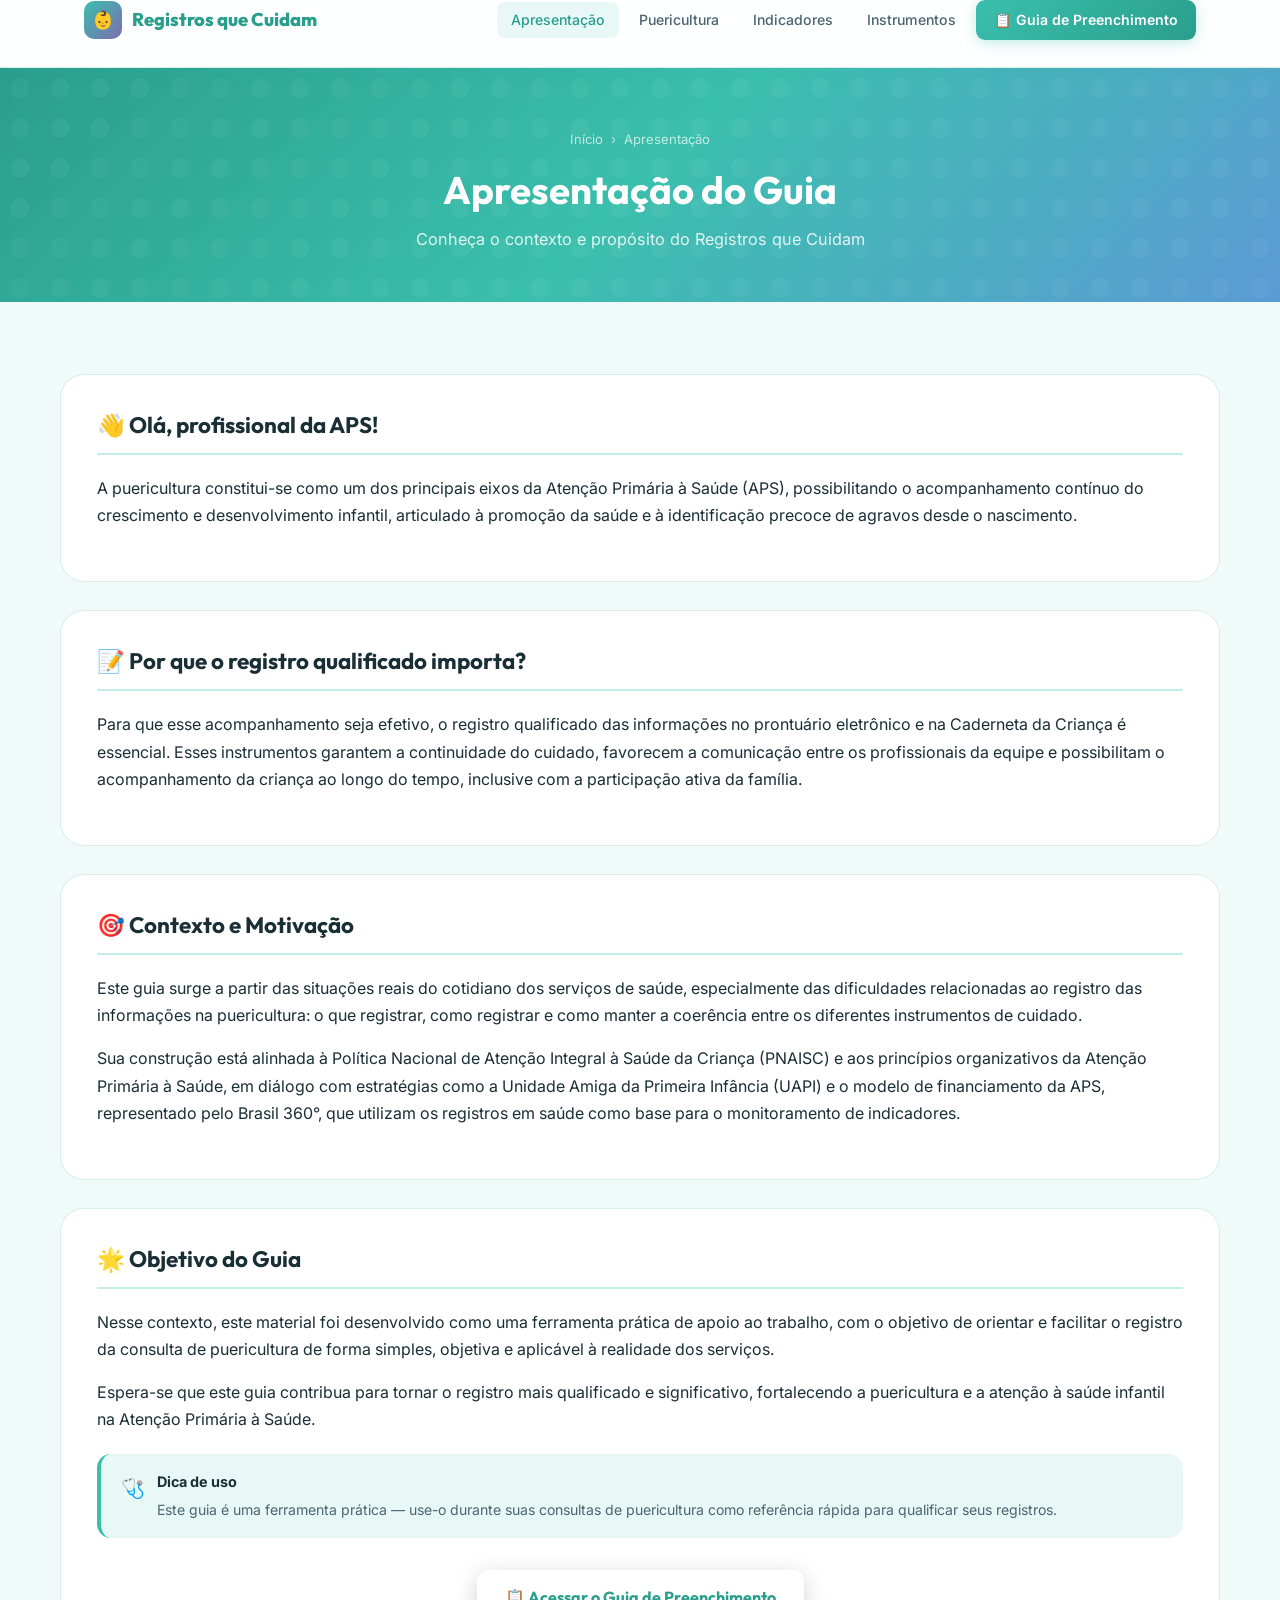
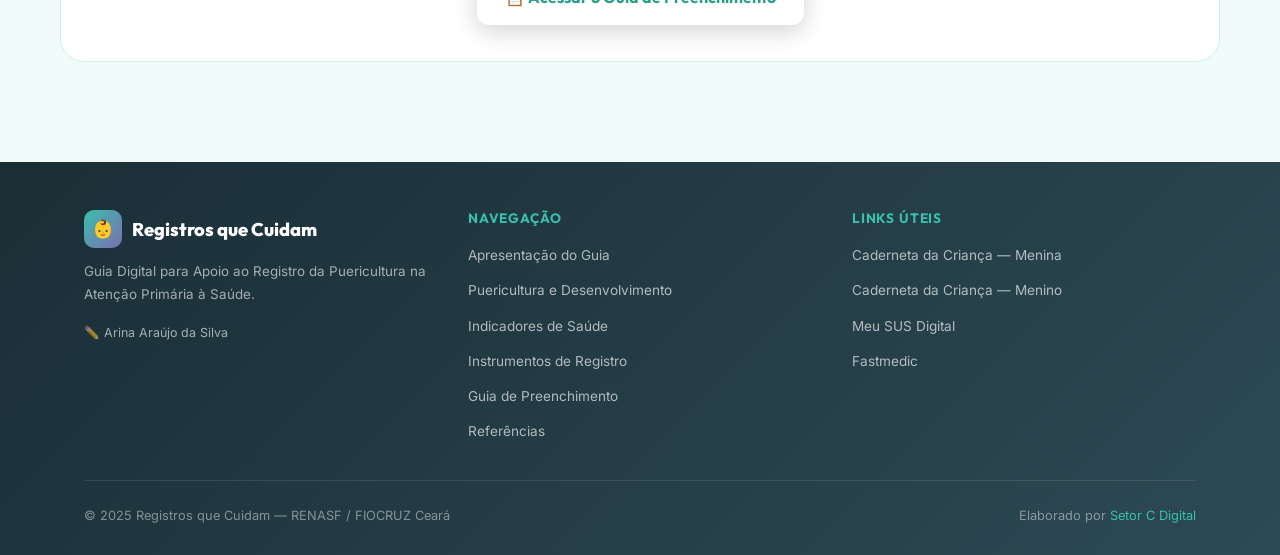
==== apresentacao.html @ 97585f24 "feat: initial commit — Registros que Cuidam v1.0 - Landing page com hero, cards de navegacao e foote" ====
<!DOCTYPE html>
<html lang="pt-BR">
<head>
  <meta charset="UTF-8" />
  <meta name="viewport" content="width=device-width, initial-scale=1.0" />
  <title>Apresentação do Guia — Registros que Cuidam</title>
  <meta name="description" content="Conheça o contexto, objetivo e propósito do Guia Digital Registros que Cuidam — uma ferramenta de apoio ao registro da puericultura na Atenção Primária à Saúde." />
  <link rel="stylesheet" href="assets/css/style.css" />
  <link rel="icon" type="image/svg+xml" href="data:image/svg+xml,<svg xmlns='http://www.w3.org/2000/svg' viewBox='0 0 100 100'><text y='.9em' font-size='90'>👶</text></svg>" />
</head>
<body>

  <!-- Progress Bar -->
  <div id="progress-bar" style="position:fixed;top:var(--nav-h);left:0;height:3px;background:linear-gradient(90deg,var(--verde),var(--roxo));z-index:999;width:0%;transition:width 0.1s;"></div>

  <!-- ── Navbar ─────────────────────────────── -->
  <nav class="navbar">
    <div class="container">
      <div class="nav-inner">
        <a href="index.html" class="nav-logo">
          <div class="logo-icon">👶</div>
          Registros que Cuidam
        </a>
        <div class="nav-links">
          <a href="apresentacao.html" class="active">Apresentação</a>
          <a href="puericultura.html">Puericultura</a>
          <a href="indicadores.html">Indicadores</a>
          <a href="instrumentos.html">Instrumentos</a>
          <a href="prontuario.html" class="btn-nav">📋 Guia de Preenchimento</a>
        </div>
        <button class="hamburger" aria-label="Menu">
          <span></span><span></span><span></span>
        </button>
      </div>
    </div>
  </nav>

  <!-- ── Mobile Menu ────────────────────────── -->
  <div class="mobile-menu">
    <a href="apresentacao.html">📖 Apresentação do Guia</a>
    <a href="puericultura.html">🌱 Puericultura e Desenvolvimento</a>
    <a href="indicadores.html">📊 Indicadores</a>
    <a href="instrumentos.html">🗂️ Instrumentos de Registro</a>
    <a href="prontuario.html">📋 Guia de Preenchimento</a>
    <a href="referencias.html">📚 Referências</a>
  </div>

  <!-- ── Page Hero ───────────────────────────── -->
  <div class="page-hero">
    <div class="page-hero-inner">
      <div class="breadcrumb">
        <a href="index.html">Início</a> <span>›</span> <span>Apresentação</span>
      </div>
      <h1>Apresentação do Guia</h1>
      <p>Conheça o contexto e propósito do Registros que Cuidam</p>
    </div>
  </div>

  <!-- ── Main Content ────────────────────────── -->
  <div class="container section">

    <!-- Olá, profissional -->
    <div class="content-section fade-up" id="ola">
      <h2>👋 Olá, profissional da APS!</h2>
      <p>A puericultura constitui-se como um dos principais eixos da Atenção Primária à Saúde (APS), possibilitando o acompanhamento contínuo do crescimento e desenvolvimento infantil, articulado à promoção da saúde e à identificação precoce de agravos desde o nascimento.</p>
    </div>

    <!-- Por que o registro importa -->
    <div class="content-section fade-up" id="registro">
      <h2>📝 Por que o registro qualificado importa?</h2>
      <p>Para que esse acompanhamento seja efetivo, o registro qualificado das informações no prontuário eletrônico e na Caderneta da Criança é essencial. Esses instrumentos garantem a continuidade do cuidado, favorecem a comunicação entre os profissionais da equipe e possibilitam o acompanhamento da criança ao longo do tempo, inclusive com a participação ativa da família.</p>
    </div>

    <!-- Contexto e Motivação -->
    <div class="content-section fade-up" id="contexto">
      <h2>🎯 Contexto e Motivação</h2>
      <p>Este guia surge a partir das situações reais do cotidiano dos serviços de saúde, especialmente das dificuldades relacionadas ao registro das informações na puericultura: o que registrar, como registrar e como manter a coerência entre os diferentes instrumentos de cuidado.</p>
      <p>Sua construção está alinhada à Política Nacional de Atenção Integral à Saúde da Criança (PNAISC) e aos princípios organizativos da Atenção Primária à Saúde, em diálogo com estratégias como a Unidade Amiga da Primeira Infância (UAPI) e o modelo de financiamento da APS, representado pelo Brasil 360°, que utilizam os registros em saúde como base para o monitoramento de indicadores.</p>
    </div>

    <!-- Objetivo do Guia -->
    <div class="content-section fade-up" id="objetivo">
      <h2>🌟 Objetivo do Guia</h2>
      <p>Nesse contexto, este material foi desenvolvido como uma ferramenta prática de apoio ao trabalho, com o objetivo de orientar e facilitar o registro da consulta de puericultura de forma simples, objetiva e aplicável à realidade dos serviços.</p>
      <p>Espera-se que este guia contribua para tornar o registro mais qualificado e significativo, fortalecendo a puericultura e a atenção à saúde infantil na Atenção Primária à Saúde.</p>

      <div class="alert alert-tip">
        <span class="alert-icon">🩺</span>
        <div>
          <strong>Dica de uso</strong>
          <p>Este guia é uma ferramenta prática — use-o durante suas consultas de puericultura como referência rápida para qualificar seus registros.</p>
        </div>
      </div>

      <div style="text-align: center; margin-top: 32px;">
        <a href="prontuario.html" class="btn-primary" style="display: inline-flex; text-decoration: none;">
          📋 Acessar o Guia de Preenchimento
        </a>
      </div>
    </div>

  </div>

  <!-- ── Footer ─────────────────────────────── -->
  <footer>
    <div class="container">
      <div class="footer-inner">
        <div class="footer-brand">
          <a href="index.html" class="nav-logo" style="text-decoration:none; margin-bottom:12px; display:inline-flex;">
            <div class="logo-icon">👶</div>
            Registros que Cuidam
          </a>
          <p>Guia Digital para Apoio ao Registro da Puericultura na Atenção Primária à Saúde.</p>
          <p style="margin-top:8px; font-size:0.78rem;">✏️ Arina Araújo da Silva</p>
        </div>
        <div class="footer-col">
          <h4>Navegação</h4>
          <ul>
            <li><a href="apresentacao.html">Apresentação do Guia</a></li>
            <li><a href="puericultura.html">Puericultura e Desenvolvimento</a></li>
            <li><a href="indicadores.html">Indicadores de Saúde</a></li>
            <li><a href="instrumentos.html">Instrumentos de Registro</a></li>
            <li><a href="prontuario.html">Guia de Preenchimento</a></li>
            <li><a href="referencias.html">Referências</a></li>
          </ul>
        </div>
        <div class="footer-col">
          <h4>Links Úteis</h4>
          <ul>
            <li><a href="https://wp.ufpel.edu.br/ipab/files/2025/06/caderneta_crianca_menina_passaporte_cidadania_7ed.pdf" target="_blank" rel="noopener">Caderneta da Criança — Menina</a></li>
            <li><a href="https://wp.ufpel.edu.br/ipab/files/2025/06/caderneta_crianca_menino_passaporte_cidadania_7ed.pdf" target="_blank" rel="noopener">Caderneta da Criança — Menino</a></li>
            <li><a href="https://meususdigital.saude.gov.br/" target="_blank" rel="noopener">Meu SUS Digital</a></li>
            <li><a href="https://saude.fastmedic.com.br/fortaleza/" target="_blank" rel="noopener">Fastmedic</a></li>
          </ul>
        </div>
      </div>
      <div class="footer-bottom">
        <span>© 2025 Registros que Cuidam — RENASF / FIOCRUZ Ceará</span>
        <span>Elaborado por <a href="#" style="color: var(--verde);">Setor C Digital</a></span>
      </div>
    </div>
  </footer>

  <!-- ── Lightbox ───────────────────────────── -->
  <div class="lightbox" id="lightbox">
    <div class="lightbox-inner">
      <button class="lightbox-close" id="lightbox-close">✕</button>
      <img id="lightbox-img" src="" alt="" />
      <p class="lightbox-caption" id="lightbox-caption"></p>
    </div>
  </div>

  <!-- ── Scroll Top ─────────────────────────── -->
  <button class="scroll-top" aria-label="Voltar ao topo">↑</button>

  <script src="assets/js/main.js"></script>
</body>
</html>
---- assets/css/style.css ----
/* =============================================
   REGISTROS QUE CUIDAM — Design System
   Paleta: Caderneta da Criança (teal + roxo)
   ============================================= */

@import url('https://fonts.googleapis.com/css2?family=Outfit:wght@300;400;500;600;700;800&family=Inter:wght@300;400;500;600&display=swap');

/* ── Tokens ─────────────────────────────────── */
:root {
  --verde:        #3BBFAD;
  --verde-dark:   #2A9E8D;
  --verde-light:  #E8F8F6;
  --verde-mid:    #C2EDE8;
  --roxo:         #7B6DB0;
  --roxo-light:   #EDE9F8;
  --roxo-dark:    #5D5190;
  --azul:         #5B9BD5;
  --azul-light:   #E8F2FB;
  --amarelo:      #F6C244;
  --amarelo-light:#FEF8E8;
  --vermelho:     #E05555;
  --branco:       #FFFFFF;
  --fundo:        #F0FAF8;
  --fundo-2:      #F7FAFC;
  --card-bg:      #FFFFFF;
  --borda:        #D6EDE9;
  --texto:        #1A2E36;
  --texto-suave:  #4A6572;
  --texto-fraco:  #7A9BA6;
  --sombra:       0 4px 24px rgba(59,191,173,0.10);
  --sombra-hover: 0 8px 36px rgba(59,191,173,0.22);
  --sombra-card:  0 2px 12px rgba(26,46,54,0.08);
  --radius:       14px;
  --radius-sm:    8px;
  --radius-lg:    24px;
  --transition:   0.28s cubic-bezier(.4,0,.2,1);
  --font-title:   'Outfit', sans-serif;
  --font-body:    'Inter', sans-serif;
  --nav-h:        68px;
}

/* ── Reset ───────────────────────────────────── */
*, *::before, *::after { box-sizing: border-box; margin: 0; padding: 0; }
html { scroll-behavior: smooth; font-size: 16px; }
body {
  font-family: var(--font-body);
  background: var(--fundo);
  color: var(--texto);
  line-height: 1.7;
  min-height: 100vh;
}
img { max-width: 100%; display: block; }
a { color: var(--verde-dark); text-decoration: none; transition: color var(--transition); }
a:hover { color: var(--roxo); }
ul { list-style: none; }

/* ── Typography ─────────────────────────────── */
h1,h2,h3,h4,h5 { font-family: var(--font-title); font-weight: 700; line-height: 1.25; color: var(--texto); }
h1 { font-size: clamp(2rem, 5vw, 3.2rem); }
h2 { font-size: clamp(1.4rem, 3vw, 2rem); }
h3 { font-size: clamp(1.1rem, 2vw, 1.4rem); }
h4 { font-size: 1.1rem; }
p  { margin-bottom: 1rem; }

/* ── Layout ─────────────────────────────────── */
.container { max-width: 1160px; margin: 0 auto; padding: 0 24px; }
.section { padding: 72px 0; }
.section-sm { padding: 48px 0; }
.section-title {
  text-align: center;
  margin-bottom: 48px;
}
.section-title h2 { margin-bottom: 12px; }
.section-title p  { color: var(--texto-suave); max-width: 560px; margin: 0 auto; }

/* ── NAV ─────────────────────────────────────── */
.navbar {
  position: fixed; top: 0; left: 0; right: 0; z-index: 1000;
  height: var(--nav-h);
  background: rgba(255,255,255,0.92);
  backdrop-filter: blur(14px);
  -webkit-backdrop-filter: blur(14px);
  border-bottom: 1.5px solid var(--borda);
  box-shadow: 0 2px 20px rgba(59,191,173,0.08);
  transition: all var(--transition);
}
.navbar.scrolled {
  background: rgba(255,255,255,0.98);
  box-shadow: 0 4px 30px rgba(59,191,173,0.14);
}
.nav-inner {
  display: flex; align-items: center; justify-content: space-between;
  height: 100%;
}
.nav-logo {
  display: flex; align-items: center; gap: 10px;
  font-family: var(--font-title); font-weight: 800; font-size: 1.15rem;
  color: var(--verde-dark);
  text-decoration: none;
}
.nav-logo .logo-icon {
  width: 38px; height: 38px;
  background: linear-gradient(135deg, var(--verde), var(--roxo));
  border-radius: 10px;
  display: flex; align-items: center; justify-content: center;
  color: white; font-size: 1.1rem;
  flex-shrink: 0;
}
.nav-links {
  display: flex; align-items: center; gap: 6px;
}
.nav-links a {
  padding: 6px 14px;
  border-radius: 8px;
  font-size: 0.88rem;
  font-weight: 500;
  color: var(--texto-suave);
  transition: all var(--transition);
}
.nav-links a:hover, .nav-links a.active {
  background: var(--verde-light);
  color: var(--verde-dark);
}
.nav-links a.btn-nav {
  background: linear-gradient(135deg, var(--verde), var(--verde-dark));
  color: white;
  padding: 8px 18px;
  border-radius: 9px;
  font-weight: 600;
  box-shadow: 0 3px 14px rgba(59,191,173,0.3);
}
.nav-links a.btn-nav:hover {
  transform: translateY(-2px);
  box-shadow: 0 6px 20px rgba(59,191,173,0.4);
  color: white;
}
.hamburger {
  display: none;
  flex-direction: column; gap: 5px;
  cursor: pointer; padding: 8px; border: none; background: none;
}
.hamburger span {
  display: block; width: 24px; height: 2.5px;
  background: var(--texto); border-radius: 2px;
  transition: all var(--transition);
}
.hamburger.open span:nth-child(1) { transform: rotate(45deg) translate(5px,5px); }
.hamburger.open span:nth-child(2) { opacity: 0; }
.hamburger.open span:nth-child(3) { transform: rotate(-45deg) translate(5px,-5px); }

/* ── Mobile Nav ─────────────────────────────── */
.mobile-menu {
  display: none;
  position: fixed; top: var(--nav-h); left: 0; right: 0;
  background: white; z-index: 999;
  padding: 20px 24px;
  border-bottom: 1px solid var(--borda);
  box-shadow: 0 8px 32px rgba(0,0,0,0.08);
  flex-direction: column; gap: 4px;
}
.mobile-menu.open { display: flex; }
.mobile-menu a {
  padding: 12px 16px; border-radius: 10px;
  font-weight: 500; color: var(--texto-suave);
  font-size: 0.95rem;
}
.mobile-menu a:hover { background: var(--verde-light); color: var(--verde-dark); }

/* ── Page Wrapper ───────────────────────────── */
.page-content { padding-top: var(--nav-h); min-height: 100vh; }

/* ── HERO ────────────────────────────────────── */
.hero {
  background: linear-gradient(135deg, #1A8C7C 0%, #2AAFA0 40%, #5B8BD5 100%);
  position: relative; overflow: hidden;
  padding: 100px 0 80px;
  min-height: 92vh;
  display: flex; align-items: center;
}
.hero::before {
  content: '';
  position: absolute; inset: 0;
  background: url("data:image/svg+xml,%3Csvg width='60' height='60' viewBox='0 0 60 60' xmlns='http://www.w3.org/2000/svg'%3E%3Cg fill='none' fill-rule='evenodd'%3E%3Cg fill='%23ffffff' fill-opacity='0.04'%3E%3Ccircle cx='30' cy='30' r='20'/%3E%3C/g%3E%3C/g%3E%3C/svg%3E") repeat;
}
.hero-blob {
  position: absolute; border-radius: 50%;
  filter: blur(80px); opacity: 0.18;
  animation: blobFloat 8s ease-in-out infinite alternate;
}
.hero-blob-1 { width: 600px; height: 600px; background: #7B6DB0; top: -200px; right: -100px; }
.hero-blob-2 { width: 400px; height: 400px; background: #3BBFAD; bottom: -100px; left: -80px; animation-delay: 3s; }
@keyframes blobFloat { from { transform: translate(0,0) scale(1); } to { transform: translate(30px,20px) scale(1.05); } }

.hero-inner {
  position: relative; z-index: 2;
  display: grid; grid-template-columns: 1fr 1fr;
  gap: 60px; align-items: center;
}
.hero-text { color: white; }
.hero-badge {
  display: inline-flex; align-items: center; gap: 8px;
  background: rgba(255,255,255,0.15);
  backdrop-filter: blur(8px);
  border: 1px solid rgba(255,255,255,0.3);
  padding: 6px 16px; border-radius: 50px;
  font-size: 0.82rem; font-weight: 600;
  color: rgba(255,255,255,0.95);
  margin-bottom: 24px;
  animation: fadeSlideUp 0.6s ease both;
}
.hero-text h1 {
  color: white;
  font-size: clamp(2.2rem, 5vw, 3.6rem);
  font-weight: 800;
  line-height: 1.15;
  margin-bottom: 8px;
  animation: fadeSlideUp 0.7s 0.1s ease both;
}
.hero-text h1 span { color: var(--amarelo); }
.hero-subtitle {
  font-size: 1.05rem;
  color: rgba(255,255,255,0.85);
  margin-bottom: 32px;
  line-height: 1.7;
  animation: fadeSlideUp 0.7s 0.2s ease both;
}
.hero-ctas {
  display: flex; gap: 14px; flex-wrap: wrap;
  animation: fadeSlideUp 0.7s 0.3s ease both;
}
.btn-primary {
  display: inline-flex; align-items: center; gap: 8px;
  background: white; color: var(--verde-dark);
  padding: 14px 28px; border-radius: 12px;
  font-weight: 700; font-size: 1rem;
  font-family: var(--font-title);
  box-shadow: 0 6px 24px rgba(0,0,0,0.18);
  transition: all var(--transition);
  cursor: pointer;
}
.btn-primary:hover {
  transform: translateY(-3px);
  box-shadow: 0 10px 32px rgba(0,0,0,0.25);
  color: var(--verde-dark);
}
.btn-secondary {
  display: inline-flex; align-items: center; gap: 8px;
  background: rgba(255,255,255,0.15);
  border: 2px solid rgba(255,255,255,0.5);
  color: white; padding: 14px 26px; border-radius: 12px;
  font-weight: 600; font-size: 1rem;
  transition: all var(--transition);
}
.btn-secondary:hover {
  background: rgba(255,255,255,0.25);
  border-color: white;
  color: white;
  transform: translateY(-2px);
}
.hero-author {
  margin-top: 32px;
  font-size: 0.82rem; color: rgba(255,255,255,0.65);
  animation: fadeSlideUp 0.7s 0.4s ease both;
}
.hero-image {
  position: relative;
  animation: fadeSlideUp 0.8s 0.2s ease both;
}
.hero-card {
  background: rgba(255,255,255,0.12);
  backdrop-filter: blur(12px);
  border: 1px solid rgba(255,255,255,0.2);
  border-radius: 20px;
  padding: 28px;
  color: white;
}
.hero-card-title {
  font-family: var(--font-title);
  font-weight: 700; font-size: 1rem; margin-bottom: 16px;
  opacity: 0.9;
}
.hero-stats {
  display: grid; grid-template-columns: 1fr 1fr; gap: 14px;
}
.hero-stat {
  background: rgba(255,255,255,0.1);
  border-radius: 12px; padding: 16px;
  text-align: center;
}
.hero-stat-num { font-family: var(--font-title); font-size: 1.8rem; font-weight: 800; color: var(--amarelo); }
.hero-stat-label { font-size: 0.78rem; opacity: 0.8; margin-top: 4px; }

@keyframes fadeSlideUp { from { opacity:0; transform:translateY(24px); } to { opacity:1; transform:translateY(0); } }

/* ── NAV CARDS (index) ──────────────────────── */
.nav-cards { padding: 72px 0; }
.cards-grid {
  display: grid;
  grid-template-columns: repeat(auto-fit, minmax(260px, 1fr));
  gap: 24px;
}
.nav-card {
  background: var(--card-bg);
  border-radius: var(--radius-lg);
  padding: 32px 28px;
  border: 1.5px solid var(--borda);
  box-shadow: var(--sombra-card);
  transition: all var(--transition);
  cursor: pointer;
  text-decoration: none;
  display: block;
  position: relative; overflow: hidden;
}
.nav-card::before {
  content: '';
  position: absolute; top: 0; left: 0; right: 0; height: 4px;
  background: var(--card-accent, linear-gradient(90deg, var(--verde), var(--azul)));
  border-radius: var(--radius-lg) var(--radius-lg) 0 0;
}
.nav-card:hover {
  transform: translateY(-6px);
  box-shadow: var(--sombra-hover);
  border-color: var(--verde);
}
.card-icon {
  width: 56px; height: 56px;
  border-radius: 14px;
  display: flex; align-items: center; justify-content: center;
  font-size: 1.6rem; margin-bottom: 20px;
  background: var(--card-icon-bg, var(--verde-light));
}
.nav-card h3 { font-size: 1.1rem; margin-bottom: 8px; color: var(--texto); }
.nav-card p  { font-size: 0.88rem; color: var(--texto-suave); margin: 0; line-height: 1.6; }
.card-arrow {
  position: absolute; bottom: 24px; right: 24px;
  width: 32px; height: 32px;
  background: var(--fundo);
  border-radius: 50%;
  display: flex; align-items: center; justify-content: center;
  color: var(--verde-dark); font-size: 0.9rem;
  transition: all var(--transition);
}
.nav-card:hover .card-arrow { background: var(--verde); color: white; transform: rotate(45deg); }

/* ── Inner Page Layout ──────────────────────── */
.inner-page { display: grid; grid-template-columns: 280px 1fr; gap: 40px; padding-top: calc(var(--nav-h) + 40px); padding-bottom: 80px; }
.sidebar {
  position: sticky; top: calc(var(--nav-h) + 20px);
  align-self: start;
  background: var(--card-bg); border-radius: var(--radius-lg);
  border: 1.5px solid var(--borda);
  padding: 24px;
  max-height: calc(100vh - var(--nav-h) - 40px);
  overflow-y: auto;
}
.sidebar-title {
  font-family: var(--font-title); font-weight: 700; font-size: 0.85rem;
  color: var(--verde-dark); text-transform: uppercase; letter-spacing: 0.08em;
  margin-bottom: 14px; padding-bottom: 10px;
  border-bottom: 2px solid var(--verde-mid);
}
.sidebar-nav { display: flex; flex-direction: column; gap: 2px; }
.sidebar-nav a {
  padding: 9px 12px; border-radius: 8px;
  font-size: 0.85rem; color: var(--texto-suave); font-weight: 500;
  transition: all var(--transition);
  display: flex; align-items: center; gap: 8px;
}
.sidebar-nav a:hover { background: var(--verde-light); color: var(--verde-dark); }
.sidebar-nav a.active { background: var(--verde); color: white; }
.sidebar-nav a .num {
  min-width: 22px; height: 22px; border-radius: 6px;
  background: rgba(59,191,173,0.12); color: var(--verde-dark);
  display: flex; align-items: center; justify-content: center;
  font-size: 0.72rem; font-weight: 700;
  flex-shrink: 0;
}
.sidebar-nav a.active .num { background: rgba(255,255,255,0.25); color: white; }

/* ── Content Area ───────────────────────────── */
.content-area { min-width: 0; }

/* ── Page Hero Banner ───────────────────────── */
.page-hero {
  background: linear-gradient(135deg, var(--verde-dark) 0%, var(--verde) 50%, var(--azul) 100%);
  color: white; text-align: center; padding: 60px 24px 48px;
  margin-top: var(--nav-h);
  position: relative; overflow: hidden;
}
.page-hero::before {
  content: '';
  position: absolute; inset: 0;
  background: url("data:image/svg+xml,%3Csvg width='40' height='40' viewBox='0 0 40 40' xmlns='http://www.w3.org/2000/svg'%3E%3Cg fill='none'%3E%3Ccircle cx='20' cy='20' r='10' fill='%23ffffff' fill-opacity='0.04'/%3E%3C/g%3E%3C/svg%3E") repeat;
}
.page-hero-inner { position: relative; z-index: 1; max-width: 700px; margin: 0 auto; }
.page-hero .breadcrumb {
  display: flex; align-items: center; justify-content: center;
  gap: 8px; font-size: 0.82rem; margin-bottom: 16px;
  color: rgba(255,255,255,0.7);
}
.page-hero .breadcrumb a { color: rgba(255,255,255,0.7); }
.page-hero .breadcrumb a:hover { color: white; }
.page-hero h1 { color: white; font-size: clamp(1.6rem, 4vw, 2.4rem); margin-bottom: 12px; }
.page-hero p  { color: rgba(255,255,255,0.85); font-size: 1.02rem; margin: 0; }

/* ── Content Sections ───────────────────────── */
.content-section {
  background: var(--card-bg);
  border-radius: var(--radius-lg);
  padding: 36px;
  border: 1.5px solid var(--borda);
  margin-bottom: 28px;
  scroll-margin-top: calc(var(--nav-h) + 24px);
}
.content-section h2 {
  font-size: 1.4rem; margin-bottom: 20px;
  padding-bottom: 14px;
  border-bottom: 2px solid var(--verde-mid);
  display: flex; align-items: center; gap: 10px;
}
.content-section h2 .section-num {
  background: var(--verde); color: white;
  width: 32px; height: 32px; border-radius: 8px;
  display: flex; align-items: center; justify-content: center;
  font-size: 0.85rem; font-weight: 700; flex-shrink: 0;
}
.content-section h3 { font-size: 1.1rem; margin: 20px 0 10px; color: var(--verde-dark); }

/* ── Steps ──────────────────────────────────── */
.steps { display: flex; flex-direction: column; gap: 16px; margin: 20px 0; }
.step {
  display: flex; gap: 16px; align-items: flex-start;
  background: var(--fundo); border-radius: var(--radius);
  padding: 16px 20px; border: 1px solid var(--borda);
  transition: all var(--transition);
}
.step:hover { border-color: var(--verde); background: var(--verde-light); }
.step-num {
  min-width: 36px; height: 36px;
  background: linear-gradient(135deg, var(--verde), var(--verde-dark));
  color: white; border-radius: 10px;
  display: flex; align-items: center; justify-content: center;
  font-weight: 700; font-size: 0.9rem;
  flex-shrink: 0;
}
.step-body h4 { font-size: 0.95rem; margin-bottom: 4px; }
.step-body p  { font-size: 0.88rem; color: var(--texto-suave); margin: 0; }

/* ── Alert Boxes ────────────────────────────── */
.alert {
  padding: 16px 20px; border-radius: var(--radius);
  margin: 20px 0; display: flex; gap: 12px;
  align-items: flex-start; border-left: 4px solid;
}
.alert-info  { background: var(--azul-light);  border-color: var(--azul);  }
.alert-tip   { background: var(--verde-light); border-color: var(--verde); }
.alert-warn  { background: var(--amarelo-light); border-color: var(--amarelo); }
.alert-caderneta { background: linear-gradient(135deg, #EDE9F8, #E8F2FB); border-color: var(--roxo); }
.alert-icon { font-size: 1.2rem; flex-shrink: 0; margin-top: 2px; }
.alert strong { display: block; margin-bottom: 4px; font-size: 0.9rem; }
.alert p, .alert ul { font-size: 0.88rem; color: var(--texto-suave); margin: 0; }
.alert ul { padding-left: 16px; list-style: disc; }
.alert ul li { margin-bottom: 4px; }

/* ── Screenshot Gallery ─────────────────────── */
.screenshots { display: flex; flex-direction: column; gap: 16px; margin: 20px 0; }
.screenshots-row { display: grid; gap: 16px; }
.screenshots-row.cols-2 { grid-template-columns: 1fr 1fr; }
.screenshots-row.cols-3 { grid-template-columns: 1fr 1fr 1fr; }
.screenshot-item {
  border-radius: var(--radius);
  overflow: hidden;
  border: 1.5px solid var(--borda);
  box-shadow: var(--sombra-card);
  cursor: pointer;
  transition: all var(--transition);
  background: var(--fundo-2);
}
.screenshot-item:hover { transform: translateY(-3px); box-shadow: var(--sombra-hover); border-color: var(--verde); }
.screenshot-item img { width: 100%; height: auto; display: block; }
.screenshot-caption {
  padding: 10px 14px;
  font-size: 0.78rem; color: var(--texto-suave); font-weight: 500;
  background: var(--fundo-2); text-align: center;
  border-top: 1px solid var(--borda);
}

/* ── Lightbox ───────────────────────────────── */
.lightbox {
  display: none; position: fixed; inset: 0; z-index: 9999;
  background: rgba(10,20,26,0.92);
  align-items: center; justify-content: center;
  padding: 24px;
  animation: fadeIn 0.2s ease;
}
.lightbox.open { display: flex; }
.lightbox-inner { position: relative; max-width: 90vw; max-height: 90vh; }
.lightbox-inner img { max-width: 90vw; max-height: 85vh; object-fit: contain; border-radius: 10px; }
.lightbox-close {
  position: absolute; top: -44px; right: 0;
  background: rgba(255,255,255,0.15); border: none; color: white;
  width: 36px; height: 36px; border-radius: 50%;
  font-size: 1.2rem; cursor: pointer;
  display: flex; align-items: center; justify-content: center;
  transition: all var(--transition);
}
.lightbox-close:hover { background: rgba(255,255,255,0.3); }
.lightbox-caption {
  text-align: center; color: rgba(255,255,255,0.75);
  font-size: 0.85rem; margin-top: 12px;
}
@keyframes fadeIn { from { opacity: 0; } to { opacity: 1; } }

/* ── Accordion ──────────────────────────────── */
.accordion { display: flex; flex-direction: column; gap: 10px; margin: 20px 0; }
.acc-item {
  background: var(--card-bg); border-radius: var(--radius);
  border: 1.5px solid var(--borda); overflow: hidden;
  transition: border-color var(--transition);
}
.acc-item.open { border-color: var(--verde); }
.acc-header {
  display: flex; align-items: center; justify-content: space-between;
  padding: 18px 22px; cursor: pointer;
  transition: background var(--transition);
  gap: 12px;
}
.acc-header:hover { background: var(--verde-light); }
.acc-item.open .acc-header { background: var(--verde-light); }
.acc-header-left { display: flex; align-items: center; gap: 12px; }
.acc-num {
  background: var(--verde); color: white;
  min-width: 30px; height: 30px; border-radius: 8px;
  display: flex; align-items: center; justify-content: center;
  font-size: 0.78rem; font-weight: 700; flex-shrink: 0;
}
.acc-title { font-family: var(--font-title); font-weight: 600; font-size: 0.95rem; }
.acc-chevron {
  color: var(--verde-dark); font-size: 0.85rem;
  transition: transform var(--transition);
  flex-shrink: 0;
}
.acc-item.open .acc-chevron { transform: rotate(180deg); }
.acc-body { display: none; padding: 0 22px 22px; }
.acc-item.open .acc-body { display: block; }

/* ── BPA Badge ──────────────────────────────── */
.bpa-cards { display: grid; grid-template-columns: 1fr 1fr; gap: 16px; margin: 16px 0; }
.bpa-card {
  background: linear-gradient(135deg, var(--verde-light), var(--azul-light));
  border-radius: var(--radius); padding: 18px 20px;
  border: 1.5px solid var(--verde-mid);
}
.bpa-card h4 { font-size: 0.85rem; color: var(--verde-dark); margin-bottom: 8px; }
.bpa-code {
  background: var(--verde-dark); color: white;
  display: inline-block; padding: 4px 12px; border-radius: 6px;
  font-family: 'Courier New', monospace; font-size: 0.88rem; font-weight: 700;
  margin-bottom: 8px;
}
.bpa-card p { font-size: 0.82rem; color: var(--texto-suave); margin: 0; }

/* ── CID / CIAP Badges ──────────────────────── */
.code-badge {
  display: inline-flex; align-items: center; gap: 8px;
  background: var(--roxo-light); border-radius: 8px;
  padding: 8px 16px; margin: 8px 0;
  font-size: 0.88rem; border: 1px solid rgba(123,109,176,0.2);
}
.code-badge strong { color: var(--roxo-dark); font-family: 'Courier New', monospace; }

/* ── Info Grid ──────────────────────────────── */
.info-grid { display: grid; grid-template-columns: 1fr 1fr; gap: 20px; margin: 20px 0; }
.info-card {
  background: var(--fundo); border-radius: var(--radius);
  padding: 20px; border: 1px solid var(--borda);
}
.info-card h4 { font-size: 0.9rem; color: var(--verde-dark); margin-bottom: 10px; display: flex; align-items: center; gap: 6px; }
.info-card ul { padding-left: 18px; list-style: disc; }
.info-card ul li { font-size: 0.85rem; color: var(--texto-suave); margin-bottom: 6px; }

/* ── Caderneta Link ─────────────────────────── */
.caderneta-links { display: grid; grid-template-columns: 1fr 1fr; gap: 14px; margin: 16px 0; }
.caderneta-link {
  display: flex; align-items: center; gap: 12px;
  padding: 14px 18px; border-radius: var(--radius);
  border: 2px solid; text-decoration: none;
  transition: all var(--transition); font-weight: 600; font-size: 0.88rem;
}
.caderneta-link.menino { border-color: var(--verde); background: var(--verde-light); color: var(--verde-dark); }
.caderneta-link.menina { border-color: var(--roxo); background: var(--roxo-light); color: var(--roxo-dark); }
.caderneta-link:hover { transform: translateY(-2px); box-shadow: var(--sombra-card); }
.caderneta-link .link-icon { font-size: 1.4rem; }

/* ── Tags / Badges ──────────────────────────── */
.tag {
  display: inline-flex; align-items: center;
  padding: 4px 12px; border-radius: 50px;
  font-size: 0.78rem; font-weight: 600;
}
.tag-verde  { background: var(--verde-light); color: var(--verde-dark); }
.tag-roxo   { background: var(--roxo-light);  color: var(--roxo-dark); }
.tag-amarelo{ background: var(--amarelo-light); color: #B8860B; }
.tag-azul   { background: var(--azul-light);  color: #2563EB; }

/* ── Indicators Panel ───────────────────────── */
.indicators-panel {
  background: linear-gradient(135deg, var(--verde-dark), var(--verde));
  color: white; border-radius: var(--radius-lg);
  padding: 32px; margin: 24px 0;
}
.indicators-panel h3 { color: white; font-size: 1.1rem; margin-bottom: 20px; opacity: 0.9; }
.indicators-list { display: flex; flex-direction: column; gap: 10px; }
.indicator-item {
  display: flex; align-items: flex-start; gap: 12px;
  background: rgba(255,255,255,0.1); border-radius: 10px; padding: 12px 16px;
}
.indicator-dot { width: 8px; height: 8px; border-radius: 50%; background: var(--amarelo); margin-top: 6px; flex-shrink: 0; }
.indicator-item p { font-size: 0.88rem; margin: 0; color: rgba(255,255,255,0.9); }

/* ── References ─────────────────────────────── */
.ref-list { display: flex; flex-direction: column; gap: 14px; }
.ref-item {
  background: var(--fundo); border-radius: var(--radius);
  padding: 18px 20px; border-left: 4px solid var(--verde);
  font-size: 0.88rem; color: var(--texto-suave); line-height: 1.7;
}
.ref-item a { color: var(--verde-dark); word-break: break-all; }
.ref-item a:hover { color: var(--roxo); }

/* ── Ficha Técnica ──────────────────────────── */
.ficha-grid { display: grid; grid-template-columns: 1fr 1fr; gap: 20px; }
.ficha-item { display: flex; flex-direction: column; gap: 4px; }
.ficha-label { font-size: 0.75rem; font-weight: 700; color: var(--verde-dark); text-transform: uppercase; letter-spacing: 0.05em; }
.ficha-value { font-size: 0.9rem; color: var(--texto); }

/* ── FOOTER ──────────────────────────────────── */
footer {
  background: linear-gradient(135deg, #1A2E36, #2D4A54);
  color: white; padding: 48px 0 28px;
}
.footer-inner {
  display: grid; grid-template-columns: 1fr 1fr 1fr;
  gap: 40px; margin-bottom: 36px;
}
.footer-brand .nav-logo { color: white; margin-bottom: 12px; }
.footer-brand p { font-size: 0.84rem; color: rgba(255,255,255,0.6); line-height: 1.7; }
.footer-col h4 {
  font-family: var(--font-title); font-weight: 700; font-size: 0.85rem;
  color: var(--verde); text-transform: uppercase; letter-spacing: 0.06em;
  margin-bottom: 14px;
}
.footer-col ul { display: flex; flex-direction: column; gap: 8px; }
.footer-col ul a { font-size: 0.85rem; color: rgba(255,255,255,0.65); }
.footer-col ul a:hover { color: var(--verde); }
.footer-bottom {
  border-top: 1px solid rgba(255,255,255,0.1);
  padding-top: 24px;
  display: flex; align-items: center; justify-content: space-between;
  font-size: 0.8rem; color: rgba(255,255,255,0.45);
  flex-wrap: wrap; gap: 12px;
}

/* ── Scroll animations ──────────────────────── */
.fade-up { opacity: 0; transform: translateY(28px); transition: opacity 0.6s ease, transform 0.6s ease; }
.fade-up.visible { opacity: 1; transform: translateY(0); }
.fade-up.delay-1 { transition-delay: 0.1s; }
.fade-up.delay-2 { transition-delay: 0.2s; }
.fade-up.delay-3 { transition-delay: 0.3s; }

/* ── Scroll to top ──────────────────────────── */
.scroll-top {
  position: fixed; bottom: 28px; right: 28px; z-index: 500;
  width: 44px; height: 44px;
  background: linear-gradient(135deg, var(--verde), var(--verde-dark));
  color: white; border: none; border-radius: 12px;
  font-size: 1rem; cursor: pointer;
  box-shadow: 0 4px 18px rgba(59,191,173,0.35);
  transition: all var(--transition);
  opacity: 0; pointer-events: none;
  display: flex; align-items: center; justify-content: center;
}
.scroll-top.visible { opacity: 1; pointer-events: all; }
.scroll-top:hover { transform: translateY(-3px); box-shadow: 0 8px 28px rgba(59,191,173,0.5); }

/* ── Responsive ─────────────────────────────── */
@media (max-width: 900px) {
  .hero-inner { grid-template-columns: 1fr; text-align: center; gap: 40px; }
  .hero { padding: 80px 0 60px; min-height: auto; }
  .hero-ctas { justify-content: center; }
  .hero-image { order: -1; }
  .inner-page { grid-template-columns: 1fr; }
  .sidebar { position: static; max-height: none; }
  .footer-inner { grid-template-columns: 1fr; gap: 28px; }
  .info-grid { grid-template-columns: 1fr; }
  .bpa-cards { grid-template-columns: 1fr; }
  .ficha-grid { grid-template-columns: 1fr; }
  .caderneta-links { grid-template-columns: 1fr; }
  .screenshots-row.cols-2, .screenshots-row.cols-3 { grid-template-columns: 1fr; }
}
@media (max-width: 768px) {
  .nav-links { display: none; }
  .hamburger { display: flex; }
  .cards-grid { grid-template-columns: 1fr; }
  .hero-stats { grid-template-columns: 1fr 1fr; }
  .content-section { padding: 24px 18px; }
}
@media (max-width: 480px) {
  .container { padding: 0 16px; }
  .hero-stats { grid-template-columns: 1fr 1fr; }
}

/* ── Utilities ──────────────────────────────── */
.text-center { text-align: center; }
.mt-8  { margin-top: 8px; }
.mt-16 { margin-top: 16px; }
.mt-24 { margin-top: 24px; }
.mb-8  { margin-bottom: 8px; }
.mb-16 { margin-bottom: 16px; }
.mb-24 { margin-bottom: 24px; }
.gap-8  { gap: 8px; }
.flex   { display: flex; }
.items-center { align-items: center; }
.wrap   { flex-wrap: wrap; }
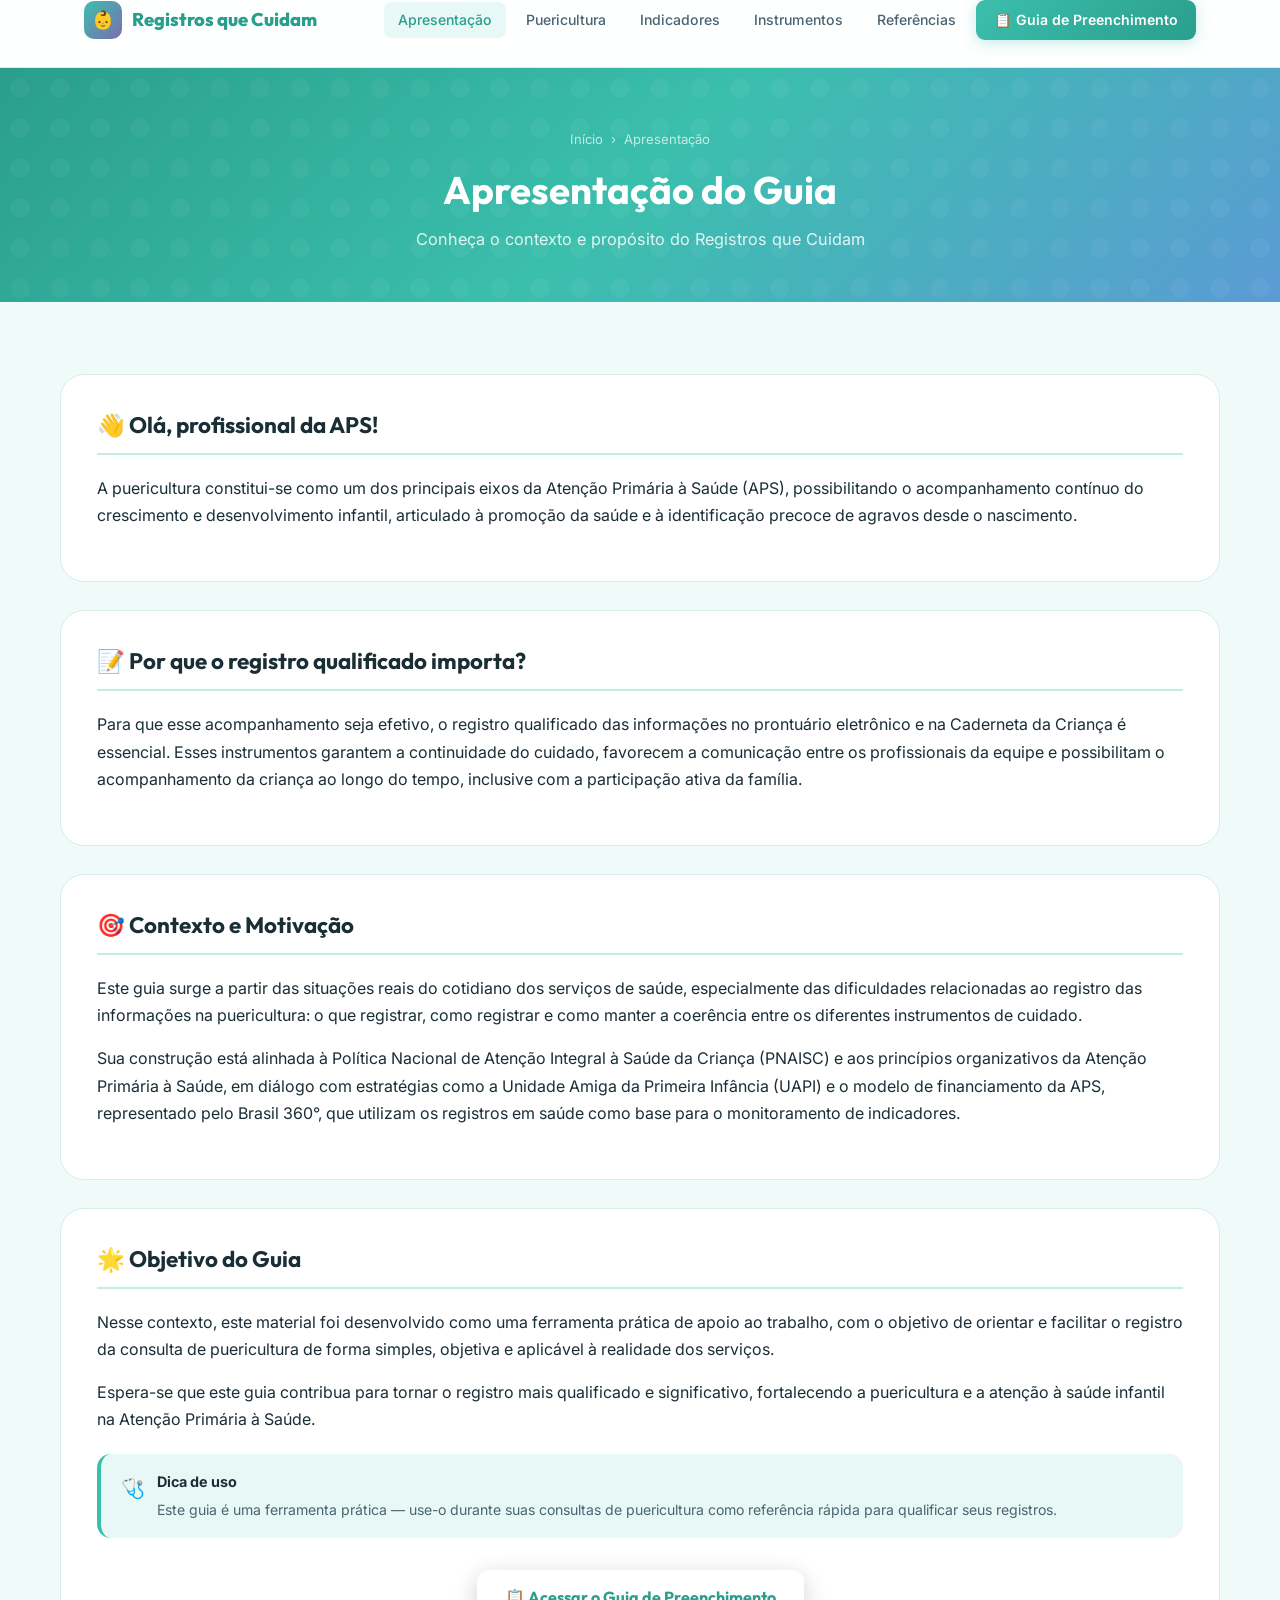
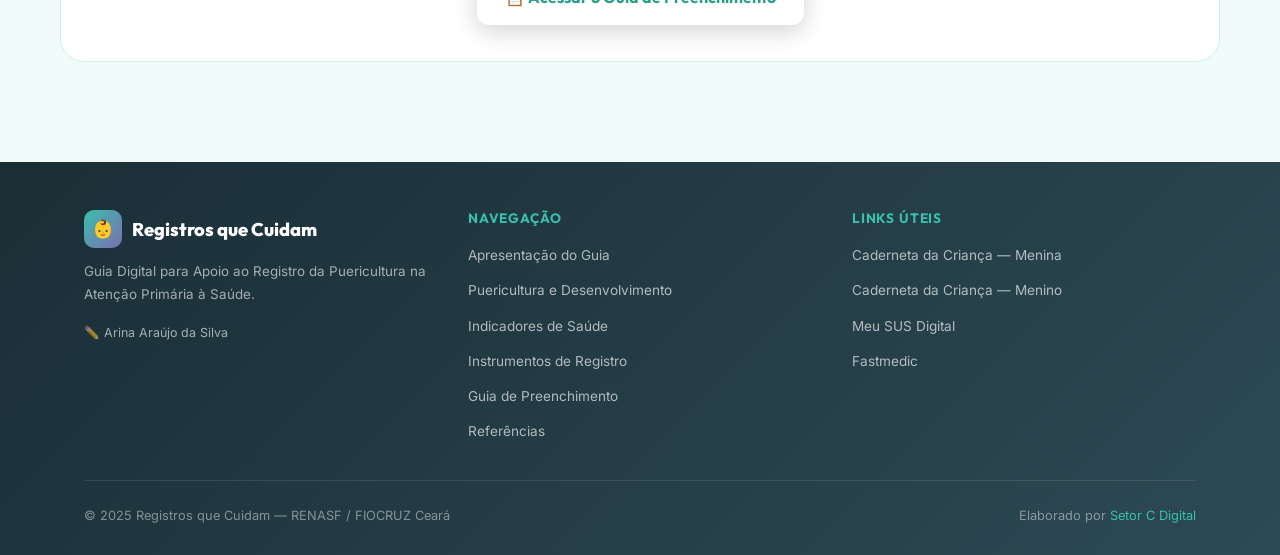
==== commit f0d4f7fd: "alterações hero" ====
--- a/apresentacao.html
+++ b/apresentacao.html
@@ -26,6 +26,7 @@
           <a href="puericultura.html">Puericultura</a>
           <a href="indicadores.html">Indicadores</a>
           <a href="instrumentos.html">Instrumentos</a>
+          <a href="referencias.html">Referências</a>
           <a href="prontuario.html" class="btn-nav">📋 Guia de Preenchimento</a>
         </div>
         <button class="hamburger" aria-label="Menu">
--- a/assets/css/style.css
+++ b/assets/css/style.css
@@ -510,6 +510,10 @@
   font-size: 0.85rem; margin-top: 12px;
 }
 @keyframes fadeIn { from { opacity: 0; } to { opacity: 1; } }
+@keyframes fadeInScale {
+  from { opacity: 0; transform: scale(0.95); }
+  to { opacity: 1; transform: scale(1); }
+}
 
 /* ── Accordion ──────────────────────────────── */
 .accordion { display: flex; flex-direction: column; gap: 10px; margin: 20px 0; }
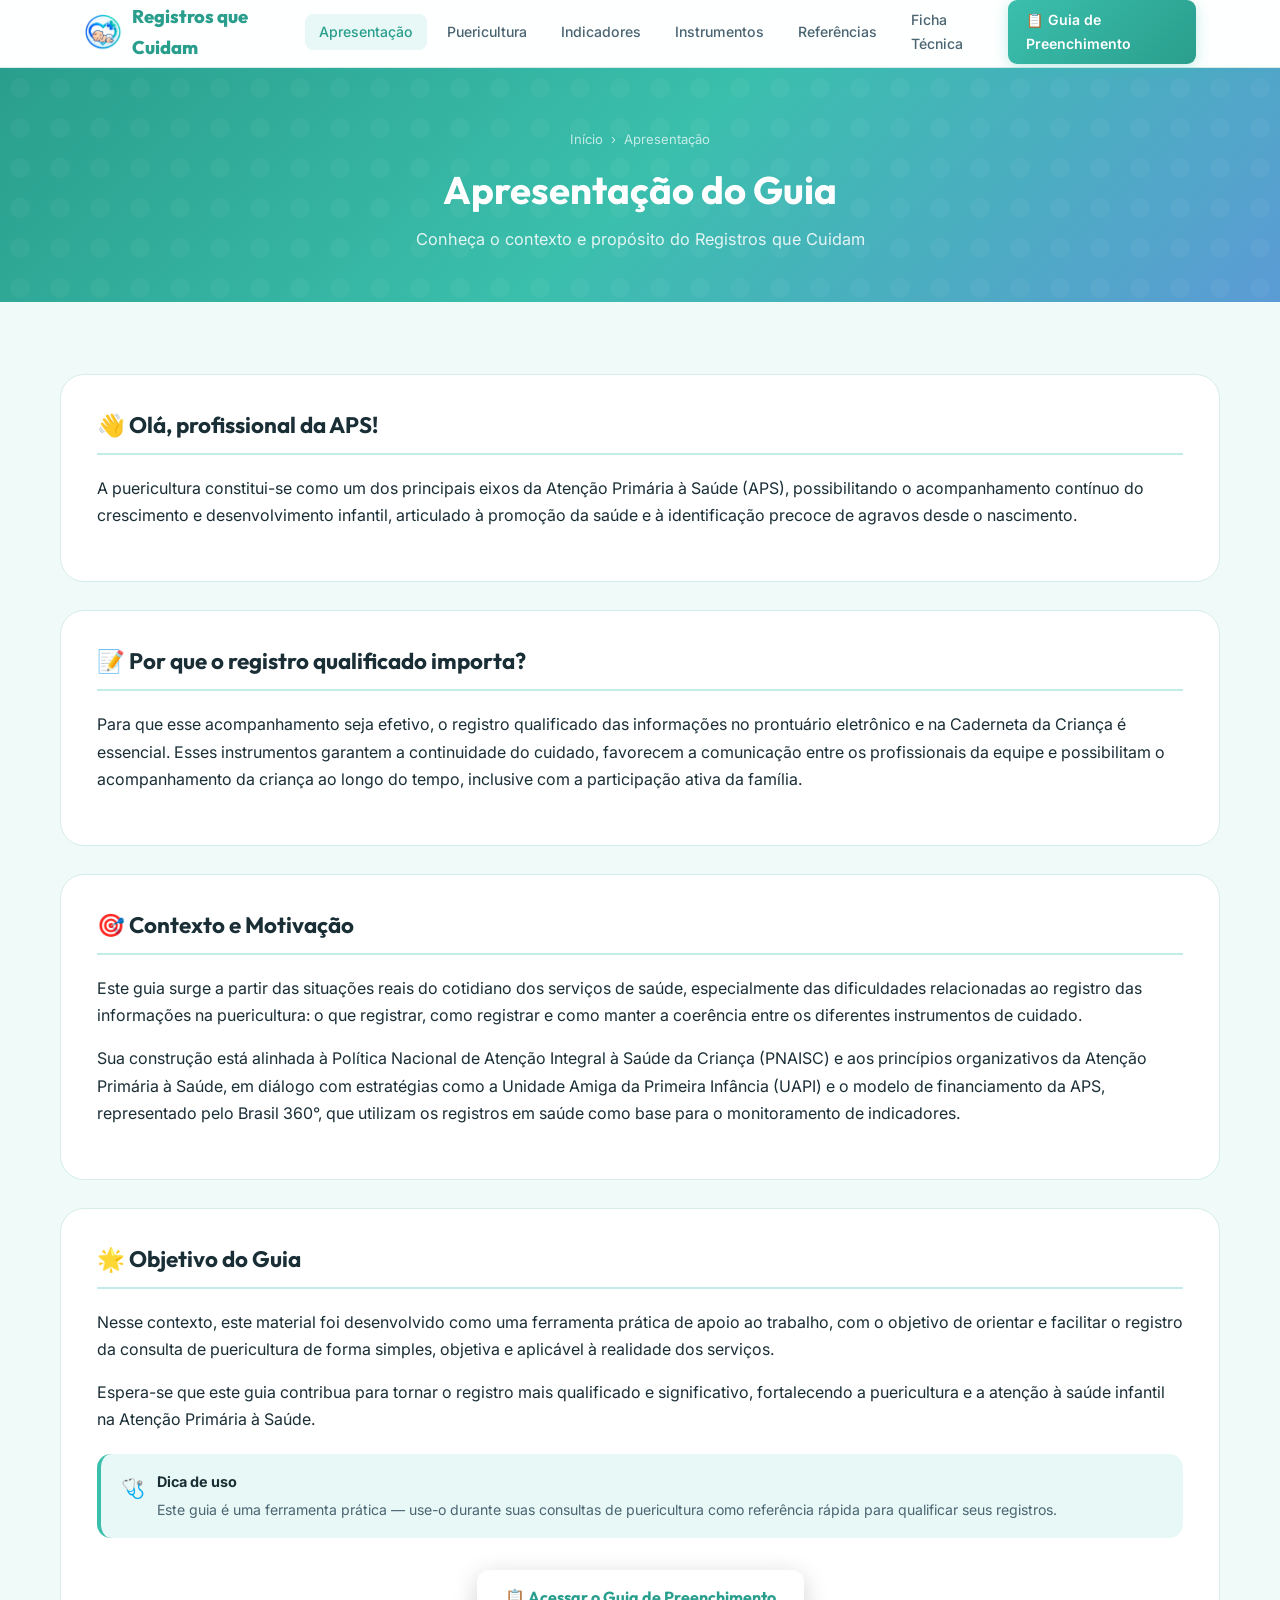
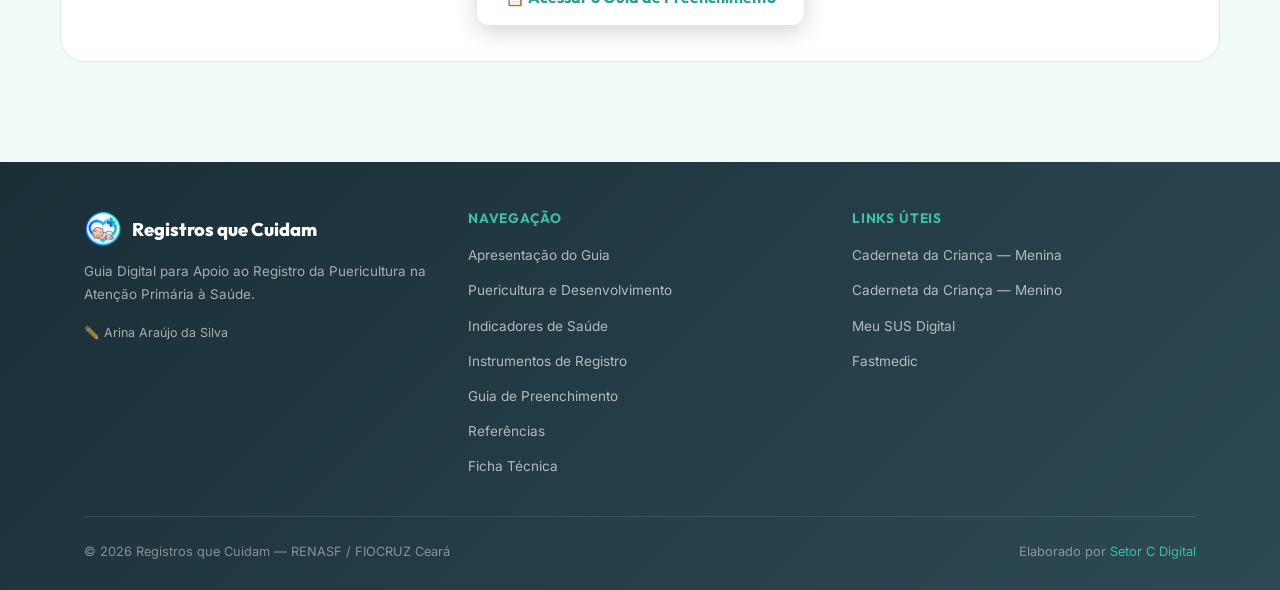
==== commit d63aed79: "alteracao até a pg 15" ====
--- a/apresentacao.html
+++ b/apresentacao.html
@@ -18,7 +18,7 @@
     <div class="container">
       <div class="nav-inner">
         <a href="index.html" class="nav-logo">
-          <div class="logo-icon">👶</div>
+          <div class="logo-icon"></div>
           Registros que Cuidam
         </a>
         <div class="nav-links">
@@ -27,6 +27,7 @@
           <a href="indicadores.html">Indicadores</a>
           <a href="instrumentos.html">Instrumentos</a>
           <a href="referencias.html">Referências</a>
+          <a href="ficha-tecnica.html">Ficha Técnica</a>
           <a href="prontuario.html" class="btn-nav">📋 Guia de Preenchimento</a>
         </div>
         <button class="hamburger" aria-label="Menu">
@@ -42,8 +43,9 @@
     <a href="puericultura.html">🌱 Puericultura e Desenvolvimento</a>
     <a href="indicadores.html">📊 Indicadores</a>
     <a href="instrumentos.html">🗂️ Instrumentos de Registro</a>
+    <a href="referencias.html">📚 Referências</a>
+    <a href="ficha-tecnica.html">📋 Ficha Técnica</a>
     <a href="prontuario.html">📋 Guia de Preenchimento</a>
-    <a href="referencias.html">📚 Referências</a>
   </div>
 
   <!-- ── Page Hero ───────────────────────────── -->
@@ -108,7 +110,7 @@
       <div class="footer-inner">
         <div class="footer-brand">
           <a href="index.html" class="nav-logo" style="text-decoration:none; margin-bottom:12px; display:inline-flex;">
-            <div class="logo-icon">👶</div>
+            <div class="logo-icon"></div>
             Registros que Cuidam
           </a>
           <p>Guia Digital para Apoio ao Registro da Puericultura na Atenção Primária à Saúde.</p>
@@ -123,6 +125,7 @@
             <li><a href="instrumentos.html">Instrumentos de Registro</a></li>
             <li><a href="prontuario.html">Guia de Preenchimento</a></li>
             <li><a href="referencias.html">Referências</a></li>
+            <li><a href="ficha-tecnica.html">Ficha Técnica</a></li>
           </ul>
         </div>
         <div class="footer-col">
@@ -136,7 +139,7 @@
         </div>
       </div>
       <div class="footer-bottom">
-        <span>© 2025 Registros que Cuidam — RENASF / FIOCRUZ Ceará</span>
+        <span>© 2026 Registros que Cuidam — RENASF / FIOCRUZ Ceará</span>
         <span>Elaborado por <a href="#" style="color: var(--verde);">Setor C Digital</a></span>
       </div>
     </div>
--- a/assets/css/style.css
+++ b/assets/css/style.css
@@ -100,10 +100,9 @@
 }
 .nav-logo .logo-icon {
   width: 38px; height: 38px;
-  background: linear-gradient(135deg, var(--verde), var(--roxo));
+  background: url('../images/favicon.png') center/cover no-repeat;
   border-radius: 10px;
   display: flex; align-items: center; justify-content: center;
-  color: white; font-size: 1.1rem;
   flex-shrink: 0;
 }
 .nav-links {
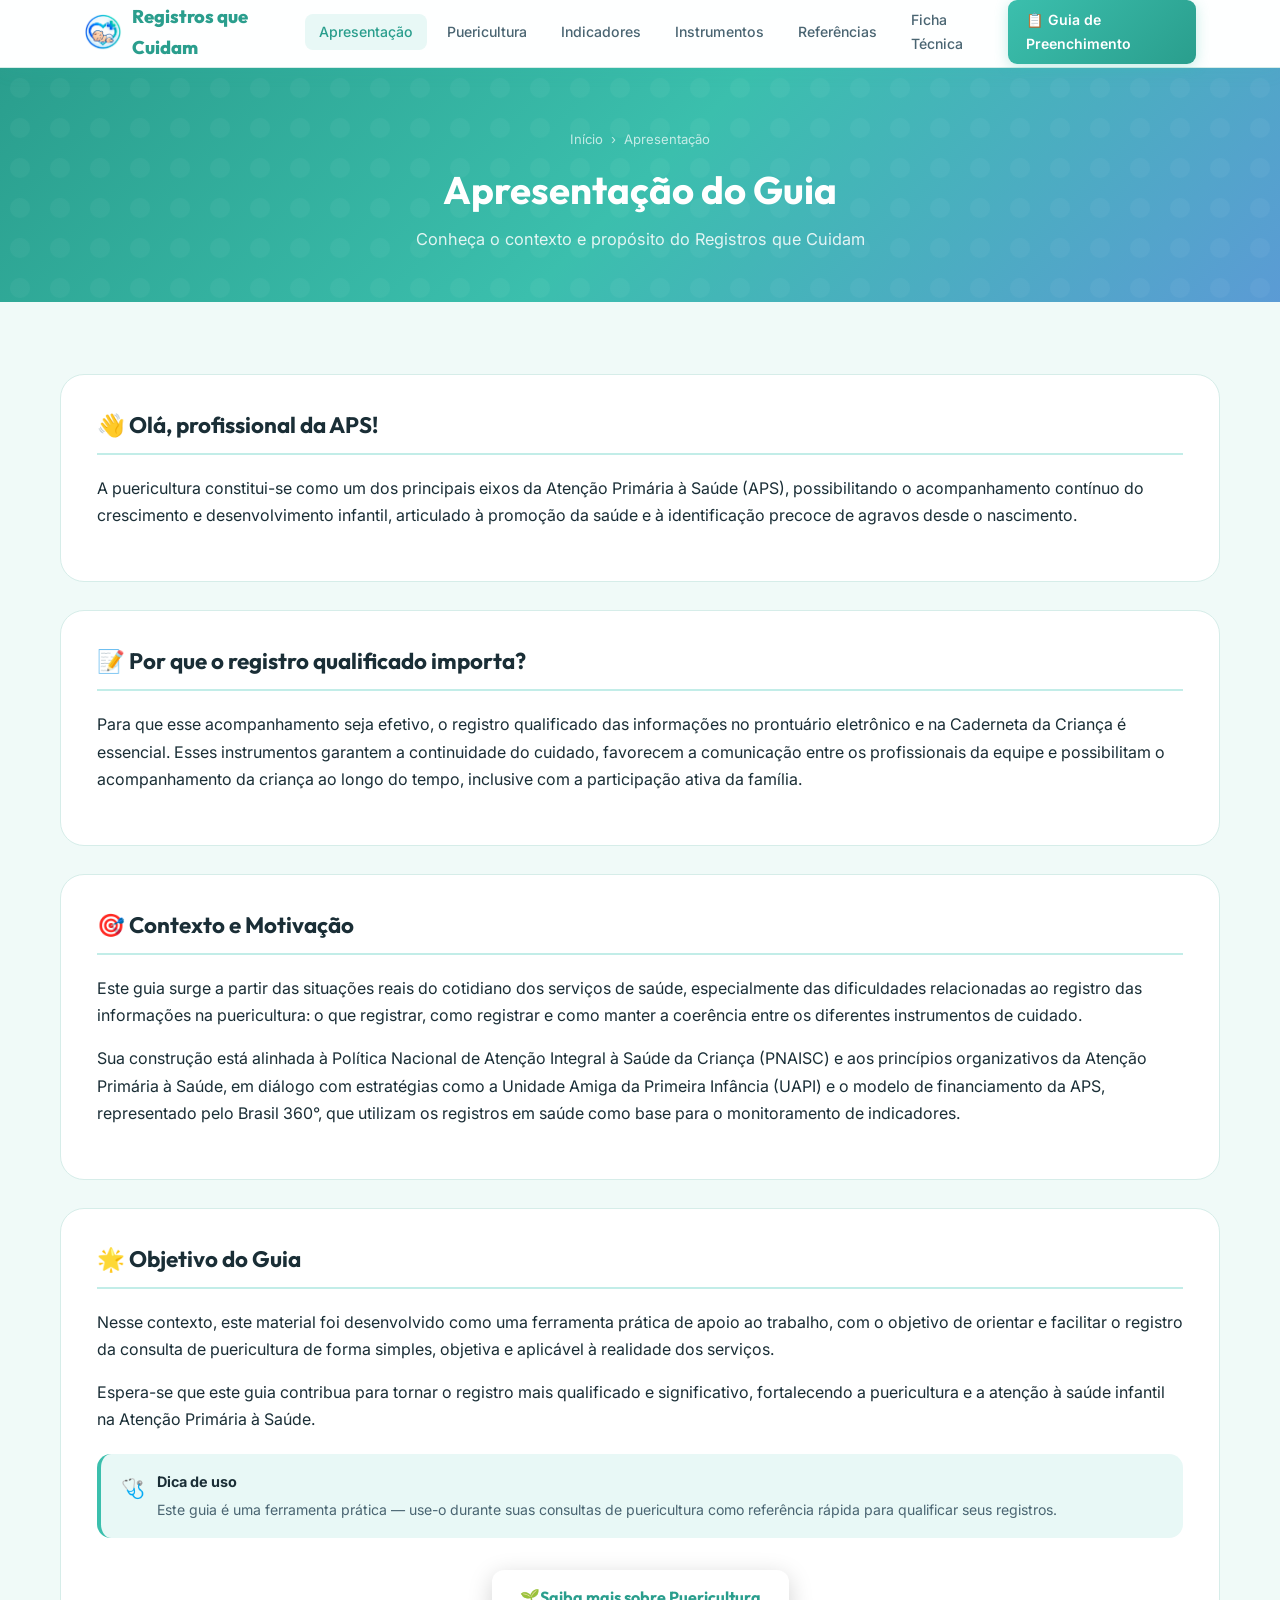
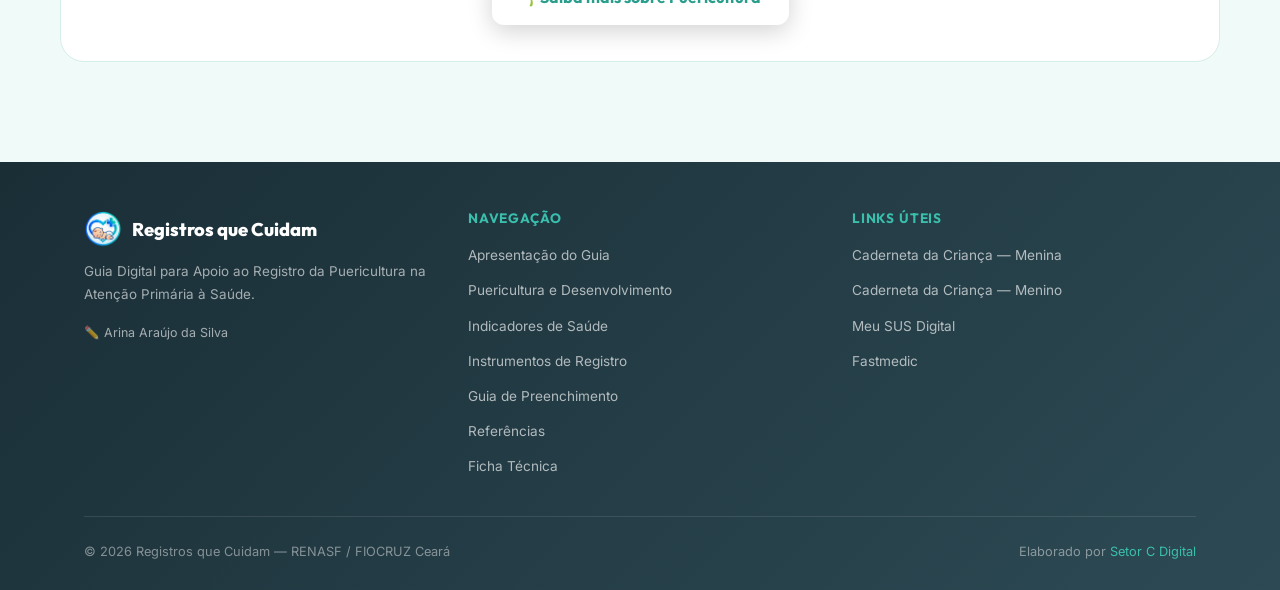
==== commit 4dee0e08: "oi" ====
--- a/apresentacao.html
+++ b/apresentacao.html
@@ -96,8 +96,8 @@
       </div>
 
       <div style="text-align: center; margin-top: 32px;">
-        <a href="prontuario.html" class="btn-primary" style="display: inline-flex; text-decoration: none;">
-          📋 Acessar o Guia de Preenchimento
+        <a href="puericultura.html" class="btn-primary" style="display: inline-flex; text-decoration: none;">
+          🌱Saiba mais sobre Puericultura
         </a>
       </div>
     </div>
